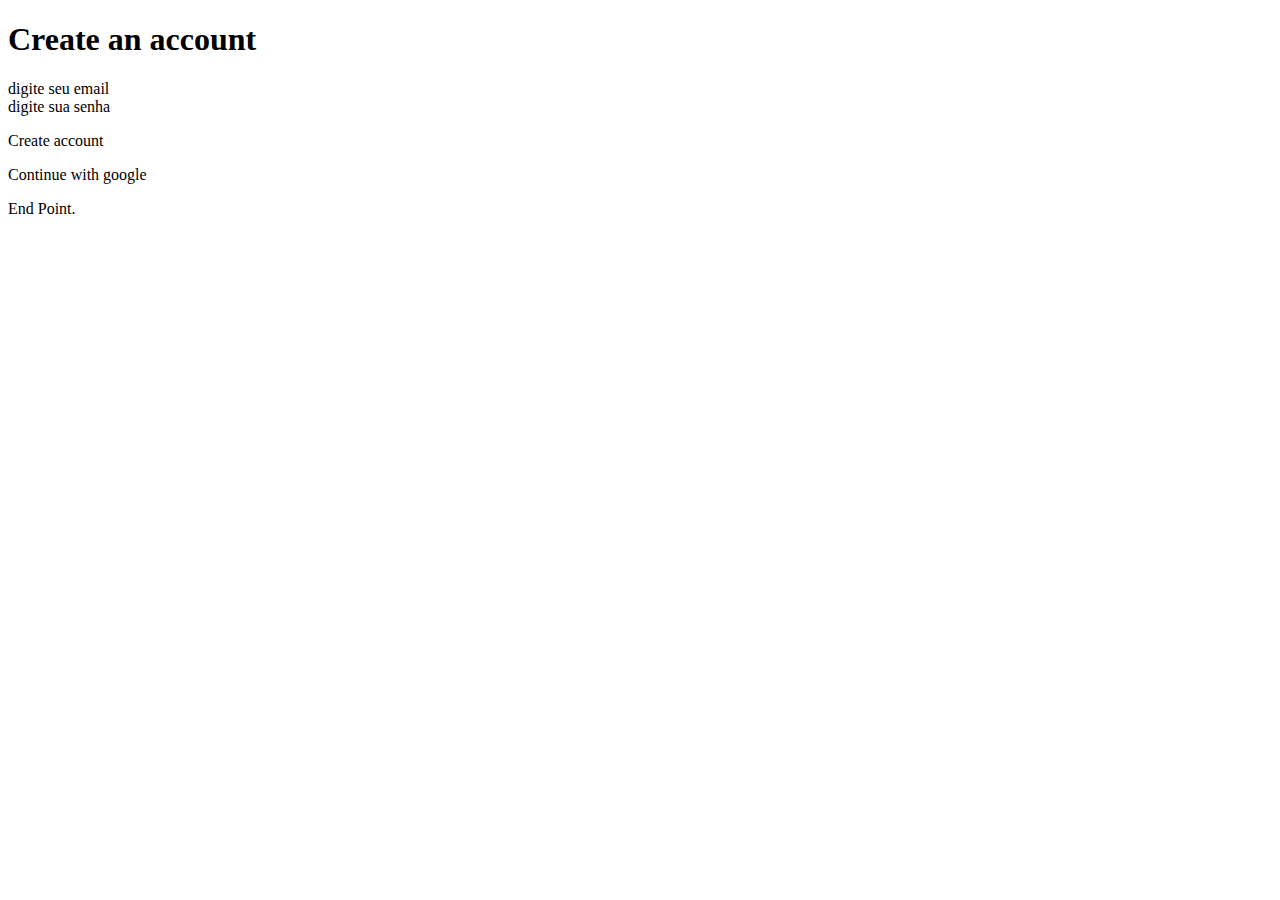
==== index.html @ ce47b6de "Criação de Conta" ====
<!DOCTYPE html>
<html lang="pt-br">

<head>
    <meta charset="UTF-8">
    <meta name="viewport" content="width=device-width, initial-scale=1.0">
    <title>Crie Sua Conta</title>
</head>

<body>
    <div class="create-account">
        <div class="right -side-panel">
            <div class="info-login">
                <h1>Create an account</h1>
                <div class="email">
                    <span>digite seu email</span>
                </div>
                <div class="passworld">
                    <span>digite sua senha</span>
                </div>

                <p class="create-account">
                    Create account
                </p>
                <p class="continue-with-goolge">
                    Continue with google
                </p>
                <span></span>
            </div>

        </div>

    </div>

    <div class="painel-bem-vindo">
        <div class="title">End Point.</div>
    </div>
</body>

</html>
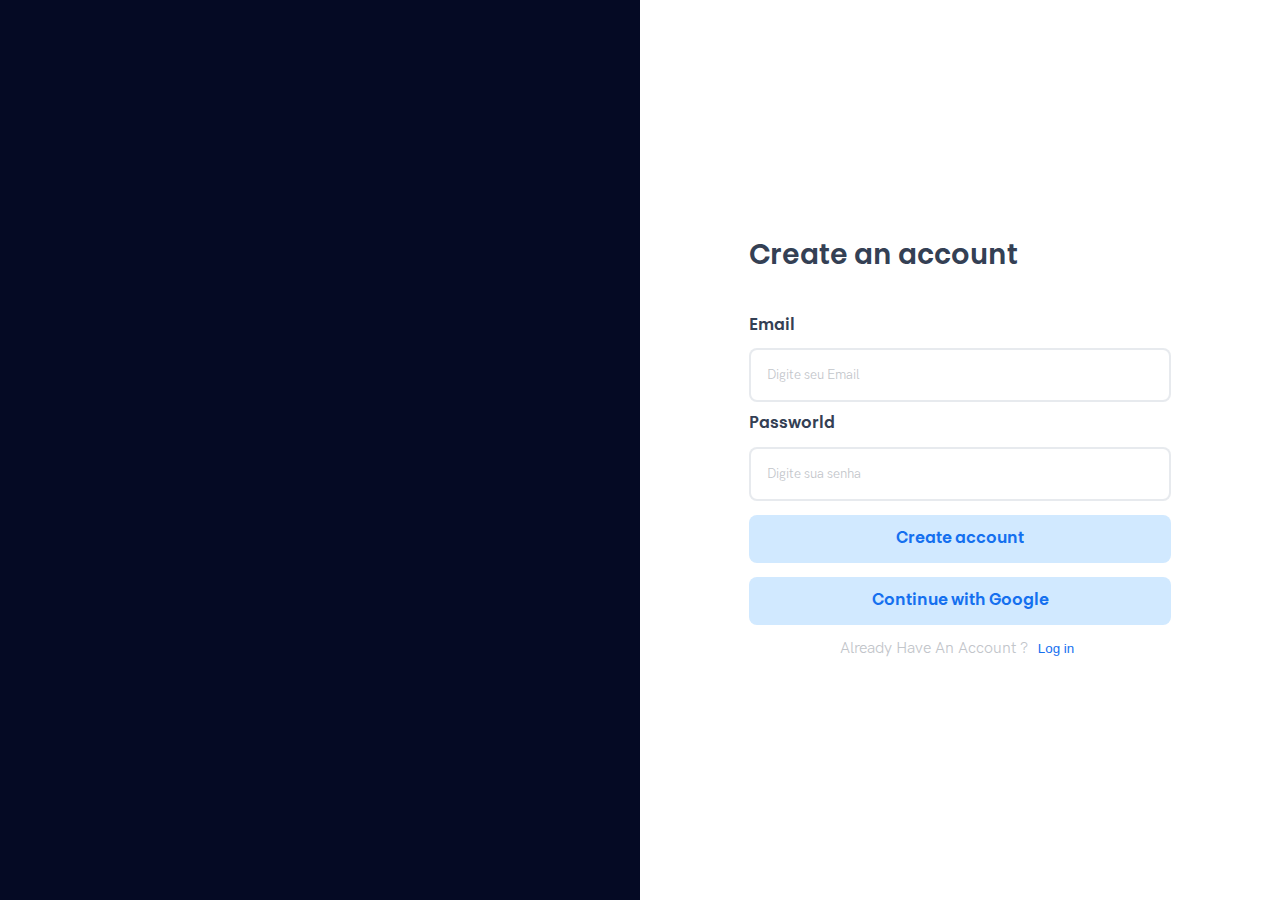
==== commit 2c610d86: "Correção de organização" ====
--- a/index.html
+++ b/index.html
@@ -1,40 +1,47 @@
 <!DOCTYPE html>
-<html lang="pt-br">
-
+<html lang="en">
 <head>
     <meta charset="UTF-8">
     <meta name="viewport" content="width=device-width, initial-scale=1.0">
-    <title>Crie Sua Conta</title>
+    <link rel="stylesheet" href="Painel-Create-ACC/Creat-ACC.css">
+    <link rel="stylesheet" href="reset.css">
+    <link rel="stylesheet" href="Painel-Create-ACC/fonts.css">
+    
+    <title>Crie sua conta</title>
 </head>
-
 <body>
-    <div class="create-account">
-        <div class="right -side-panel">
-            <div class="info-login">
-                <h1>Create an account</h1>
-                <div class="email">
-                    <span>digite seu email</span>
-                </div>
-                <div class="passworld">
-                    <span>digite sua senha</span>
-                </div>
-
-                <p class="create-account">
-                    Create account
-                </p>
-                <p class="continue-with-goolge">
-                    Continue with google
-                </p>
-                <span></span>
+    <!--Ciração do bloco Principal Container-->
+    <div class="container">
+        <!--Criação do bloco esquerdo contendo mensagem de boas vindas do site-->
+        <div class="bloco-esquerdo">
+            <div class="info-esquerda">
+                
+                <div class="circulo-superior-direito"></div>
+                <div class="circulo-inferior-esquerdo"></div>
             </div>
 
         </div>
-
-    </div>
-
-    <div class="painel-bem-vindo">
-        <div class="title">End Point.</div>
+        <!--criação do bloco esquerdo contendo o formulario de cadastro-->
+        <div class="bloco-direito">
+            <!--Formulário de cadastro-->
+            <div class="formulario">
+                <!--Titulo do Formulario-->
+                <p class="Titulo-Criação-de-Conta">Create an account</p>
+                <!--Configurações Email do formulario-->
+                <span class="credenciais">Email</span>
+                <input class="comum-input" type="email" placeholder="Digite seu Email">
+                <!-- Configurações Senha do formulario-->
+                <span class="credenciais">Passworld</span>
+                <input class="comum-input" type="password" placeholder="Digite sua senha">
+                <!--Botão para criar conta no site-->
+                <button class="bnt-crate-acc">Create account</button>
+                <!-- Botão para logar através do google-->
+                <button class="bnt-login-google">Continue with Google</button>
+                <!--Botão para logar no site-->
+                <span class="commum-paragraf">Already Have An Account ? <button class="btn-login">Log in</button></span>
+            </div>
+        </div>
+        
     </div>
 </body>
-
 </html>--- a/Painel-Create-ACC/Creat-ACC.css
+++ b/Painel-Create-ACC/Creat-ACC.css
@@ -0,0 +1,127 @@
+/* Remove margens e paddings padrão */
+
+
+html, body {
+    height: 100%;
+}
+
+body {
+    display: flex;
+    justify-content: center;
+    align-items: center;
+}
+
+/* Configurações de estilo do container */ 
+
+.container  {
+    width: 100%;
+    height: 100vh;
+    display: inline-flex;
+    margin: 0;
+    padding: 0;
+    box-sizing: border-box;
+}
+
+/*Configurações de estilo do bloco esquerdo*/
+.bloco-esquerdo {
+    width: 50%;
+    height: 100vh;
+    background-color: #050A24;
+    display: flex;
+}
+
+/*Configurações dp estilo do bloco Direito do formulario*/
+.bloco-direito {
+    width: 50%;
+    height: 100vh;
+    display: flex;
+    justify-content: center;
+    align-items: center;
+}
+
+/* Estilo da div contendo formulario de login*/
+.formulario {
+    display: grid;
+    width: auto;
+    height: 428px;
+    justify-content: center;
+    align-items: center;
+
+}
+
+/*Titulo de Cadastro*/
+.Titulo-Criação-de-Conta {
+    font-family: Touch-Bold;
+    color: #344054;
+    font-size: 28px;
+    margin-bottom: 32px;
+}
+
+/*Titulos de credenciais de cadastro como Email e login*/
+.credenciais {
+    color: #344054;
+    font-family: Touche-Semibold;
+    width: 400px;
+    height: 16px;
+
+}
+
+/*input de credenciais de cadastro Email e Login*/
+.comum-input {
+    display: flex;
+    width: 400px;
+    height: 48px;
+    border-radius: 8px;
+    font-family: grotesk-regular;
+    padding-left: 16px;
+    color: #D0D5DD;
+    border: 2px solid rgba(208, 213, 221, 0.5);
+}
+
+.comum-input::placeholder {
+    color: #c2c5ca;
+    font-family: grotesk-regular;
+}
+
+/* botão de criação de conta */
+.bnt-crate-acc {
+    width: 100%;
+    height: 48px;
+    font-family: Touch-Bold;
+    border-radius: 8px;
+    background-color: #D1E9FF;
+    border: none;
+    color: #1570EF;
+    font-size: 16px;
+}
+
+/* botão de logar com a conta */
+.bnt-login-google {
+    width: 100%;
+    height: 48px;
+    font-family: Touch-Bold;
+    border-radius: 8px;
+    color: #1570EF;
+    border: none;
+    background-color: #D1E9FF;
+    font-size: 16px;
+}
+
+/*Texto perguntando se ja tem uma conta e quer logar*/
+.commum-paragraf {
+    text-align: center;
+    font-size: 16px;
+    font-family: grotesk-regular;
+    color: #c2c5ca;
+}
+
+.btn-login {
+    border: none;
+    background: none;
+    color: #1570EF;
+}
+
+/* Edição do bloco direito */
+
+
+
--- a/Painel-Create-ACC/fonts.css
+++ b/Painel-Create-ACC/fonts.css
@@ -0,0 +1,17 @@
+/* Fontes utilizadas na aba de Criação da Conta */
+
+
+@font-face {
+    font-family: Touch-Bold;
+    src: url(Fonts/Touche-Semibold.otf);
+}
+
+@font-face {
+    font-family: Touche-Semibold;
+    src: url(Fonts/Touche-Semibold.otf);
+}
+
+@font-face {
+    font-family: grotesk-regular;
+    src: url(Fonts/hk-grotesk.regular.otf);
+}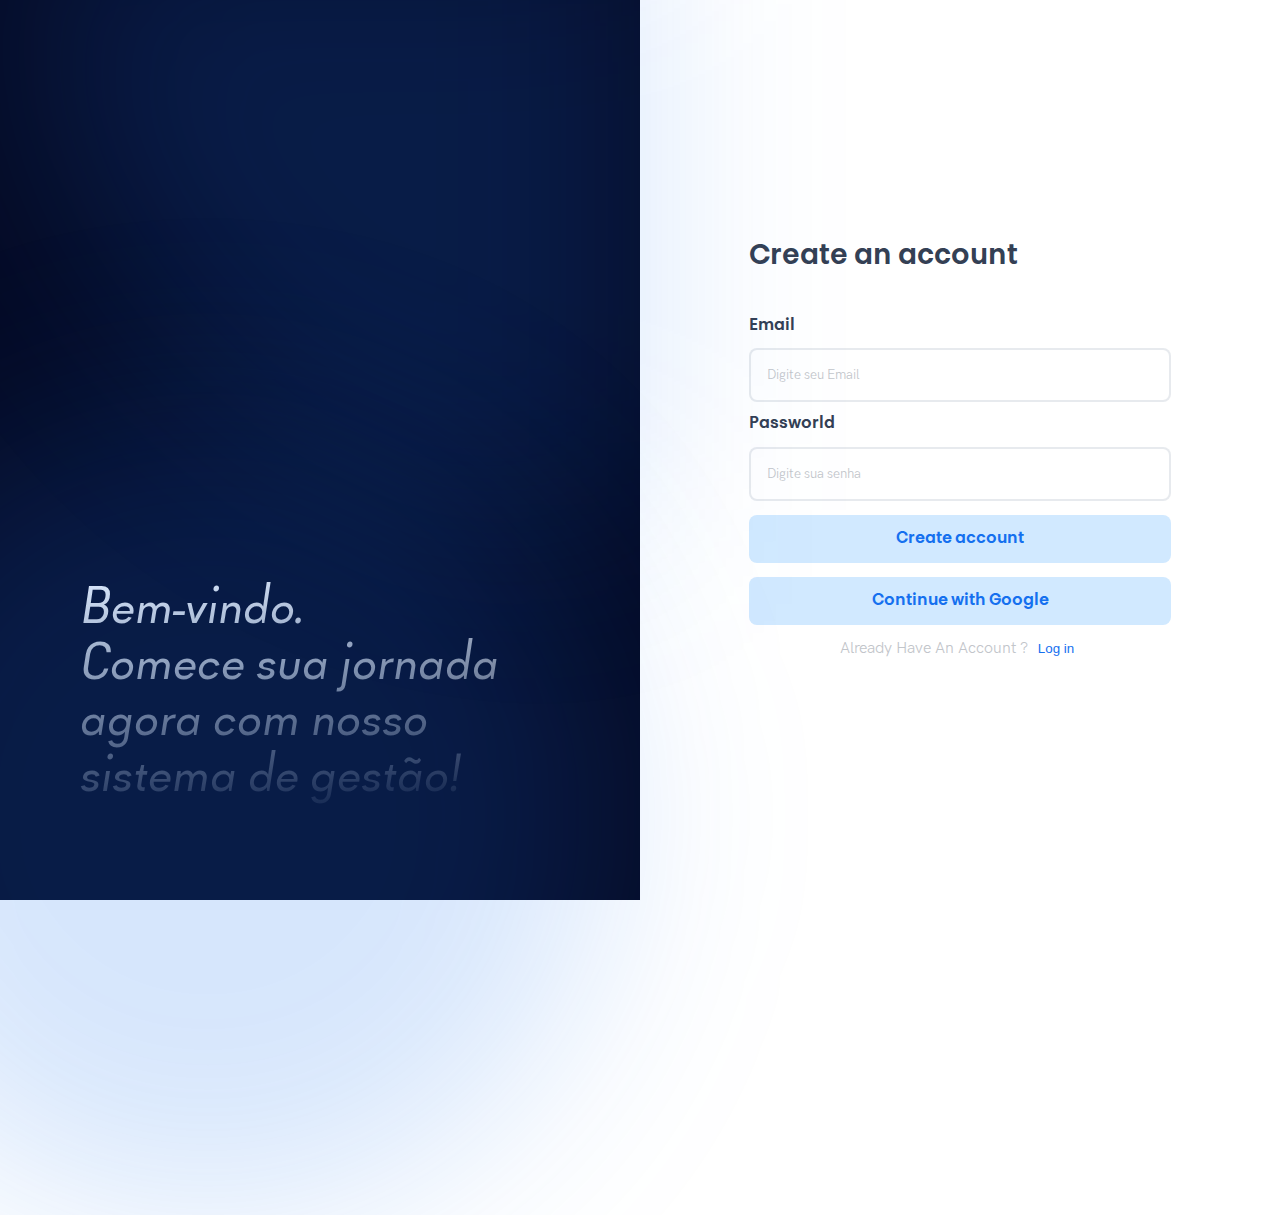
==== commit 60ea15f1: "Atualização Botões" ====
--- a/index.html
+++ b/index.html
@@ -1,23 +1,28 @@
 <!DOCTYPE html>
 <html lang="en">
+
 <head>
     <meta charset="UTF-8">
     <meta name="viewport" content="width=device-width, initial-scale=1.0">
     <link rel="stylesheet" href="Painel-Create-ACC/Creat-ACC.css">
     <link rel="stylesheet" href="reset.css">
     <link rel="stylesheet" href="Painel-Create-ACC/fonts.css">
-    
+
     <title>Crie sua conta</title>
 </head>
+
 <body>
     <!--Ciração do bloco Principal Container-->
     <div class="container">
         <!--Criação do bloco esquerdo contendo mensagem de boas vindas do site-->
         <div class="bloco-esquerdo">
             <div class="info-esquerda">
-                
-                <div class="circulo-superior-direito"></div>
-                <div class="circulo-inferior-esquerdo"></div>
+                <div class="iluminacao-superior-direito"></div>
+                <div class="bem-vindo">
+                    <p class="frase-bem-vindo">Bem-vindo.</br> Comece sua jornada agora com nosso sistema de gestão!</p>
+                </div>
+                <div class="iluminacao-inferior-esquerdo"></div>
+
             </div>
 
         </div>
@@ -41,7 +46,8 @@
                 <span class="commum-paragraf">Already Have An Account ? <button class="btn-login">Log in</button></span>
             </div>
         </div>
-        
+
     </div>
 </body>
+
 </html>--- a/Painel-Create-ACC/Creat-ACC.css
+++ b/Painel-Create-ACC/Creat-ACC.css
@@ -76,6 +76,7 @@
     padding-left: 16px;
     color: #D0D5DD;
     border: 2px solid rgba(208, 213, 221, 0.5);
+    
 }
 
 .comum-input::placeholder {
@@ -93,6 +94,16 @@
     border: none;
     color: #1570EF;
     font-size: 16px;
+
+    transition: background-color 0.3s;
+    cursor: pointer;
+}
+
+.bnt-crate-acc:hover,
+.bnt-login-google:hover {
+
+    background-color: #1570EF;
+    color: white;
 }
 
 /* botão de logar com a conta */
@@ -105,6 +116,9 @@
     border: none;
     background-color: #D1E9FF;
     font-size: 16px;
+    
+    transition: background-color 0.3s;
+    cursor: pointer;
 }
 
 /*Texto perguntando se ja tem uma conta e quer logar*/
@@ -115,6 +129,7 @@
     color: #c2c5ca;
 }
 
+/*btn para logar*/
 .btn-login {
     border: none;
     background: none;
@@ -123,5 +138,58 @@
 
 /* Edição do bloco direito */
 
+.info-esquerda {
+    width: 100vh;
+    height: 100vh;
+    display: flex;
+}
+
+/* Iluminação superior direito */
+.iluminacao-superior-direito {
+    position: absolute;
+    width: 600px;
+    height: 600px;
+    border-left: 100%;
+    border-radius: 1000px 0px 0px 10000px;
+    right: 50%;
+    top: -10%;
+    background-color: #1570ef2d;
+    filter: blur(100px);
+}
+
+/* Iluminação inferior esquerdo */
+.iluminacao-inferior-esquerdo {
+    position: absolute;
+    width: 800px;
+    height: 800px;
+    border-left: 100%;
+    border-radius: 100% ;
+    bottom: -35%;
+    left: -15%;
+    background-color: #1570ef2d;
+    filter: blur(100px);
+}
+
+/*bloco de texto bem vindo lateral esquerda*/
+.bem-vindo {
+    position: absolute;
+    bottom: -80px;
+    text-align: left;
+    width: 500px;
+    height: 400px;
+    left: 80px;
+}
+
+/* texto bem vindo lateral esquerda*/
+.frase-bem-vindo {
+    font-size: 56px;
+    font-family: Goldbill-italic;
+
+    background: linear-gradient(175deg, #ffffff, #050A24);
+    -webkit-background-clip: text;
+    -webkit-text-fill-color: transparent;
+    background-clip: text;
+    color: transparent;
+}
 
 
--- a/Painel-Create-ACC/fonts.css
+++ b/Painel-Create-ACC/fonts.css
@@ -14,4 +14,9 @@
 @font-face {
     font-family: grotesk-regular;
     src: url(Fonts/hk-grotesk.regular.otf);
+}
+
+@font-face {
+    font-family: Goldbill-italic;
+    src: url(Fonts/Goldbill-XSBookItalic.ttf);
 }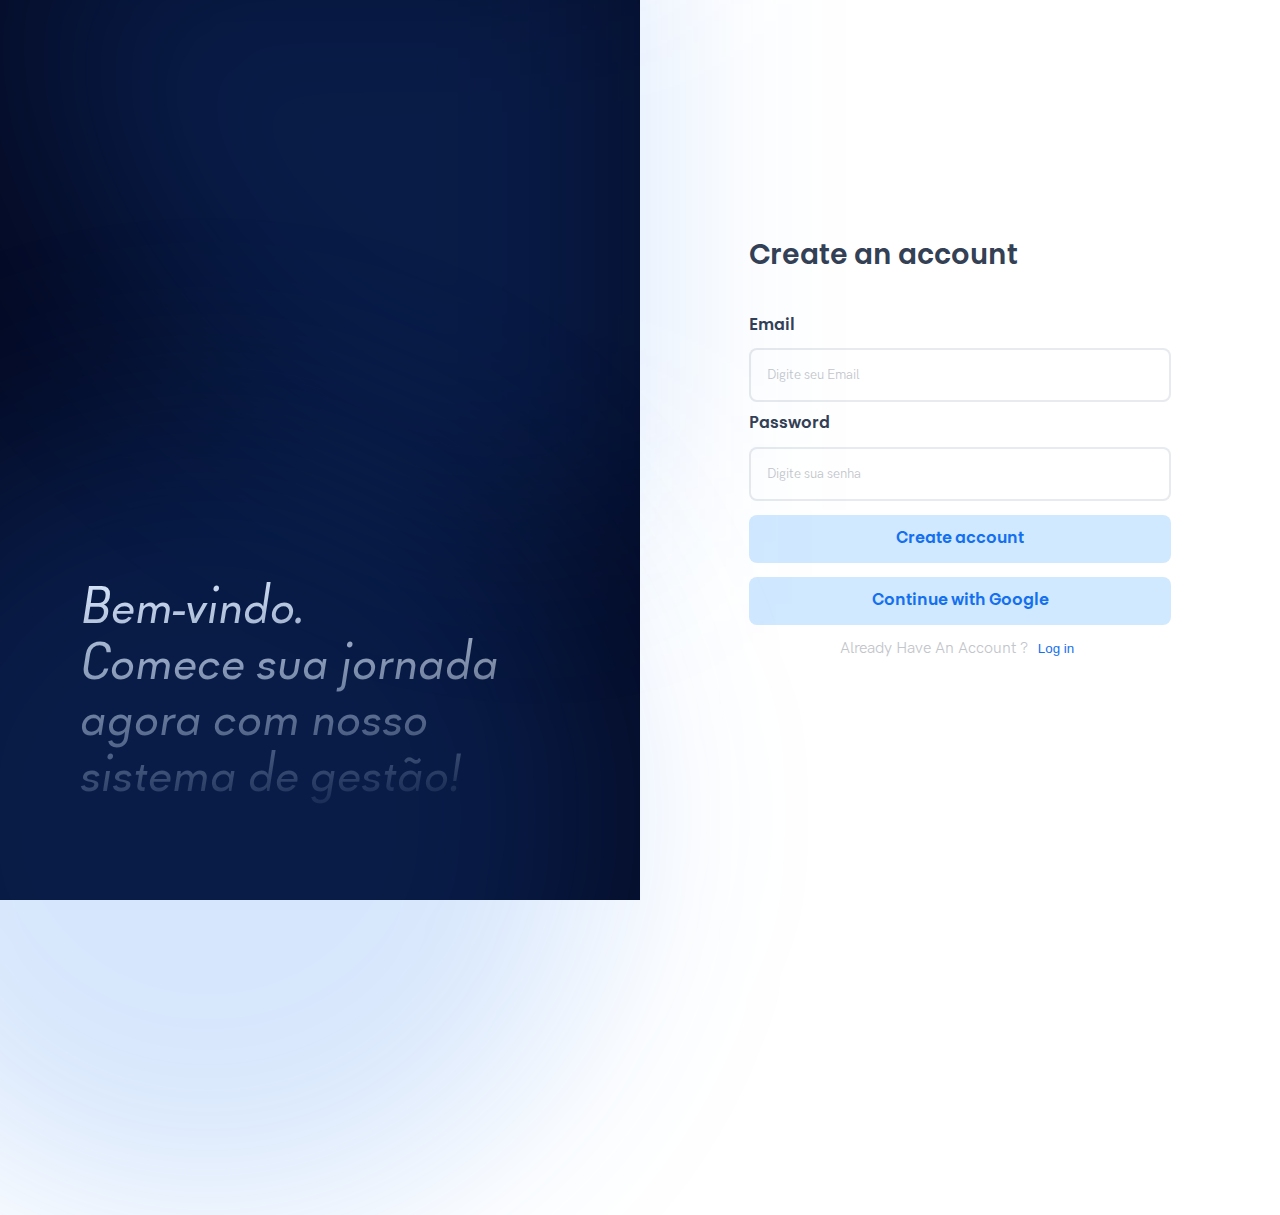
==== commit c8a2301c: "Configuração ded foco do input" ====
--- a/index.html
+++ b/index.html
@@ -36,7 +36,7 @@
                 <span class="credenciais">Email</span>
                 <input class="comum-input" type="email" placeholder="Digite seu Email">
                 <!-- Configurações Senha do formulario-->
-                <span class="credenciais">Passworld</span>
+                <span class="credenciais">Password</span>
                 <input class="comum-input" type="password" placeholder="Digite sua senha">
                 <!--Botão para criar conta no site-->
                 <button class="bnt-crate-acc">Create account</button>
--- a/Painel-Create-ACC/Creat-ACC.css
+++ b/Painel-Create-ACC/Creat-ACC.css
@@ -76,9 +76,20 @@
     padding-left: 16px;
     color: #D0D5DD;
     border: 2px solid rgba(208, 213, 221, 0.5);
-    
-}
-
+    outline: none;
+}
+
+/* Ação de foco ao passar o mouse em cima do input */
+.comum-input:hover {
+    outline:  2px solid #8ec3f4;
+}
+
+/* Ação de foco ao clicar no input */
+.comum-input:focus {
+    outline:  2px solid #8ec3f4;
+}
+
+/* Definição de cor e fonte do placeholder */
 .comum-input::placeholder {
     color: #c2c5ca;
     font-family: grotesk-regular;
@@ -98,6 +109,8 @@
     transition: background-color 0.3s;
     cursor: pointer;
 }
+
+/* Animação para mudar a cor do botão */
 
 .bnt-crate-acc:hover,
 .bnt-login-google:hover {
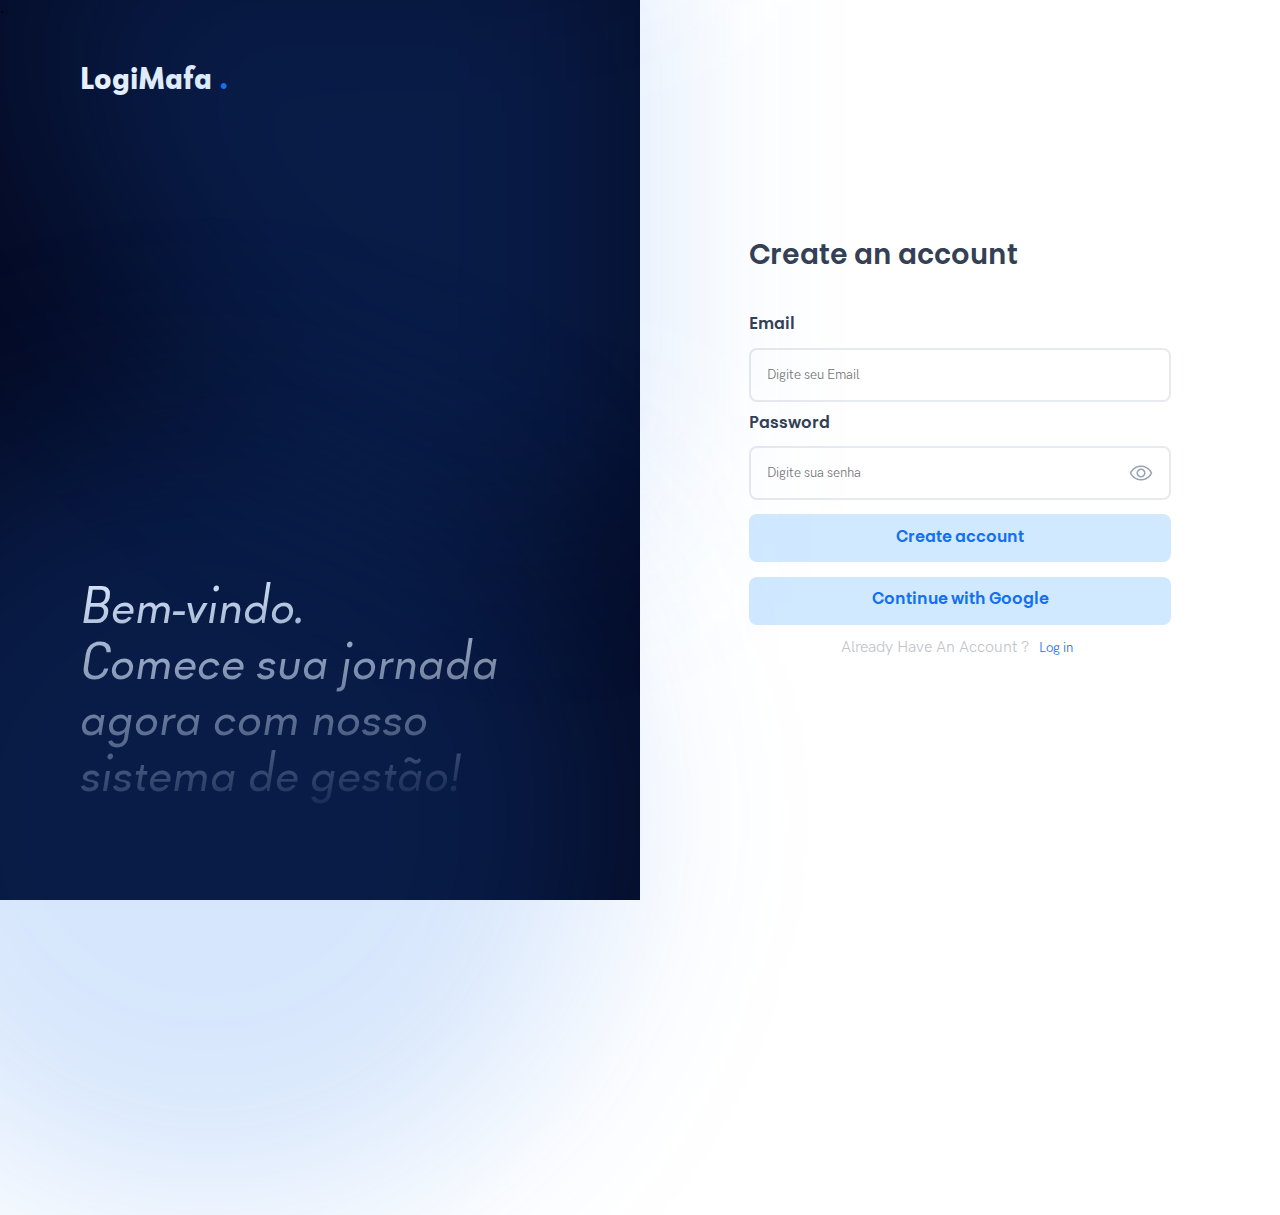
==== commit 84e390e7: "Adição da logo" ====
--- a/index.html
+++ b/index.html
@@ -17,12 +17,12 @@
         <!--Criação do bloco esquerdo contendo mensagem de boas vindas do site-->
         <div class="bloco-esquerdo">
             <div class="info-esquerda">
+                <div class="logo"><h1 class="logo-name">LogiMafa<span class="poiter"> .</span></h1>.</div>
                 <div class="iluminacao-superior-direito"></div>
                 <div class="bem-vindo">
                     <p class="frase-bem-vindo">Bem-vindo.</br> Comece sua jornada agora com nosso sistema de gestão!</p>
                 </div>
                 <div class="iluminacao-inferior-esquerdo"></div>
-
             </div>
 
         </div>
@@ -34,10 +34,10 @@
                 <p class="Titulo-Criação-de-Conta">Create an account</p>
                 <!--Configurações Email do formulario-->
                 <span class="credenciais">Email</span>
-                <input class="comum-input" type="email" placeholder="Digite seu Email">
+                <input class="comum-input-email" type="email" placeholder="Digite seu Email">
                 <!-- Configurações Senha do formulario-->
                 <span class="credenciais">Password</span>
-                <input class="comum-input" type="password" placeholder="Digite sua senha">
+                <input class="comum-input-senha" type="password" placeholder="Digite sua senha" >
                 <!--Botão para criar conta no site-->
                 <button class="bnt-crate-acc">Create account</button>
                 <!-- Botão para logar através do google-->
--- a/Painel-Create-ACC/Creat-ACC.css
+++ b/Painel-Create-ACC/Creat-ACC.css
@@ -67,7 +67,8 @@
 }
 
 /*input de credenciais de cadastro Email e Login*/
-.comum-input {
+.comum-input-email,
+.comum-input-senha {
     display: flex;
     width: 400px;
     height: 48px;
@@ -80,14 +81,27 @@
 }
 
 /* Ação de foco ao passar o mouse em cima do input */
-.comum-input:hover {
+.comum-input-email:hover,
+.comum-input-senha:hover {
     outline:  2px solid #8ec3f4;
 }
 
 /* Ação de foco ao clicar no input */
-.comum-input:focus {
+.comum-input-email:focus,
+.comum-input-senha:focus {
     outline:  2px solid #8ec3f4;
 }
+
+/* Olho para mostrar a senha */
+.comum-input-senha{
+
+
+    background-image: url(Icons/olho.png);
+    background-repeat: no-repeat;
+    background-position: right 16px center;
+    
+}
+
 
 /* Definição de cor e fonte do placeholder */
 .comum-input::placeholder {
@@ -147,6 +161,8 @@
     border: none;
     background: none;
     color: #1570EF;
+    font-family: grotesk-regular;
+    cursor: pointer;
 }
 
 /* Edição do bloco direito */
@@ -205,4 +221,25 @@
     color: transparent;
 }
 
-
+/* configurações tamanho div */
+.logo-name {
+    position: absolute;
+    width: auto;
+    height: auto;
+    left: 80px;
+    top: 64px;
+}
+
+.logo-name {
+
+    font-family: TafelSansPro;
+    color: #FFFFFF;
+    font-size: 28px;
+
+}
+
+.poiter {
+    font-family: TafelSansPro;
+    color: #1570EF;
+    font-size: 28px;
+}--- a/Painel-Create-ACC/fonts.css
+++ b/Painel-Create-ACC/fonts.css
@@ -19,4 +19,9 @@
 @font-face {
     font-family: Goldbill-italic;
     src: url(Fonts/Goldbill-XSBookItalic.ttf);
+}
+
+@font-face {
+    font-family: TafelSansPro;
+    src: url(Fonts/TafelSansPro-Bold.ttf);
 }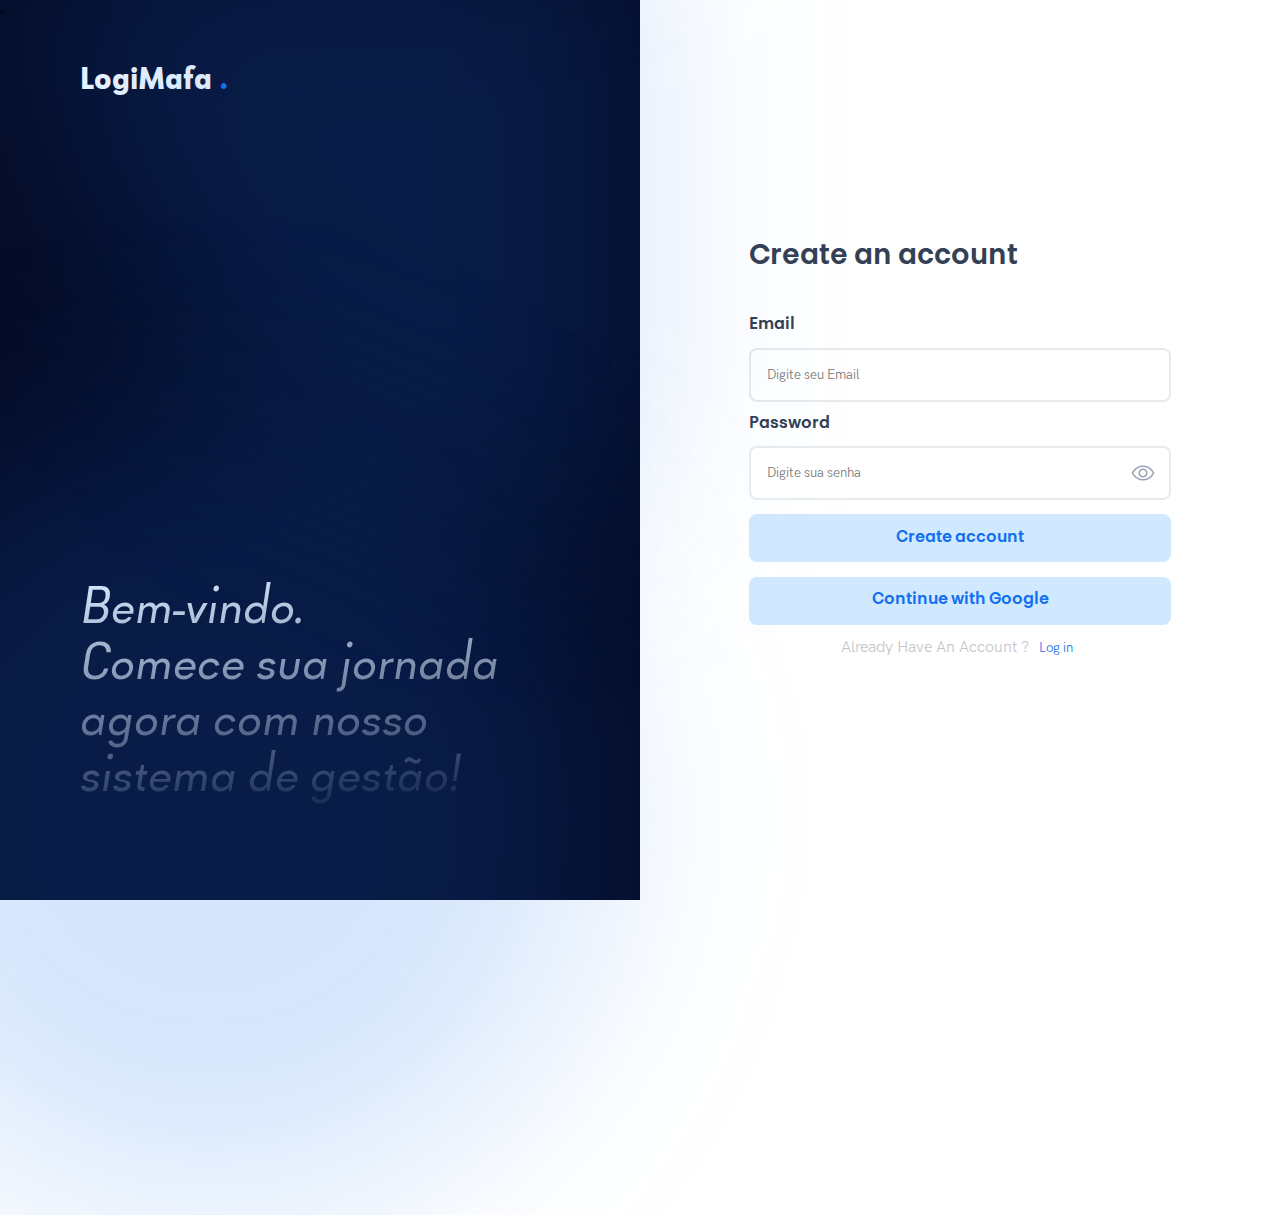
==== commit c7d51ee2: "Atualizações efeito JS" ====
--- a/index.html
+++ b/index.html
@@ -37,7 +37,12 @@
                 <input class="comum-input-email" type="email" placeholder="Digite seu Email">
                 <!-- Configurações Senha do formulario-->
                 <span class="credenciais">Password</span>
-                <input class="comum-input-senha" type="password" placeholder="Digite sua senha" >
+                
+                <div class="view-password">
+                
+                    <input class="comum-input-senha" id="input-senha" type="password" placeholder="Digite sua senha" >
+                    <!--Botão para visualizar senha-->
+                    <img class="eye" id="eye" src="Painel-Create-ACC/Icons/desactive_eye.png" alt="" onclick="window.onload; changeImage()"></div>
                 <!--Botão para criar conta no site-->
                 <button class="bnt-crate-acc">Create account</button>
                 <!-- Botão para logar através do google-->
@@ -48,6 +53,8 @@
         </div>
 
     </div>
+
+    <script src="Painel-Create-ACC/js/functionpassword.js"></script>
 </body>
 
 </html>--- a/Painel-Create-ACC/Creat-ACC.css
+++ b/Painel-Create-ACC/Creat-ACC.css
@@ -75,7 +75,8 @@
     border-radius: 8px;
     font-family: grotesk-regular;
     padding-left: 16px;
-    color: #D0D5DD;
+    color: #817B76;
+    
     border: 2px solid rgba(208, 213, 221, 0.5);
     outline: none;
 }
@@ -92,22 +93,28 @@
     outline:  2px solid #8ec3f4;
 }
 
-/* Olho para mostrar a senha */
-.comum-input-senha{
-
-
-    background-image: url(Icons/olho.png);
-    background-repeat: no-repeat;
-    background-position: right 16px center;
-    
-}
-
-
 /* Definição de cor e fonte do placeholder */
 .comum-input::placeholder {
     color: #c2c5ca;
     font-family: grotesk-regular;
 }
+
+/* bloco contendo input de password*/
+.view-password {
+    position: relative;
+}
+
+.eye {
+    position: absolute;
+    right: 0;
+    top: 15px;
+    margin-right: 16px;
+    cursor: pointer;
+}
+
+
+
+
 
 /* botão de criação de conta */
 .bnt-crate-acc {
